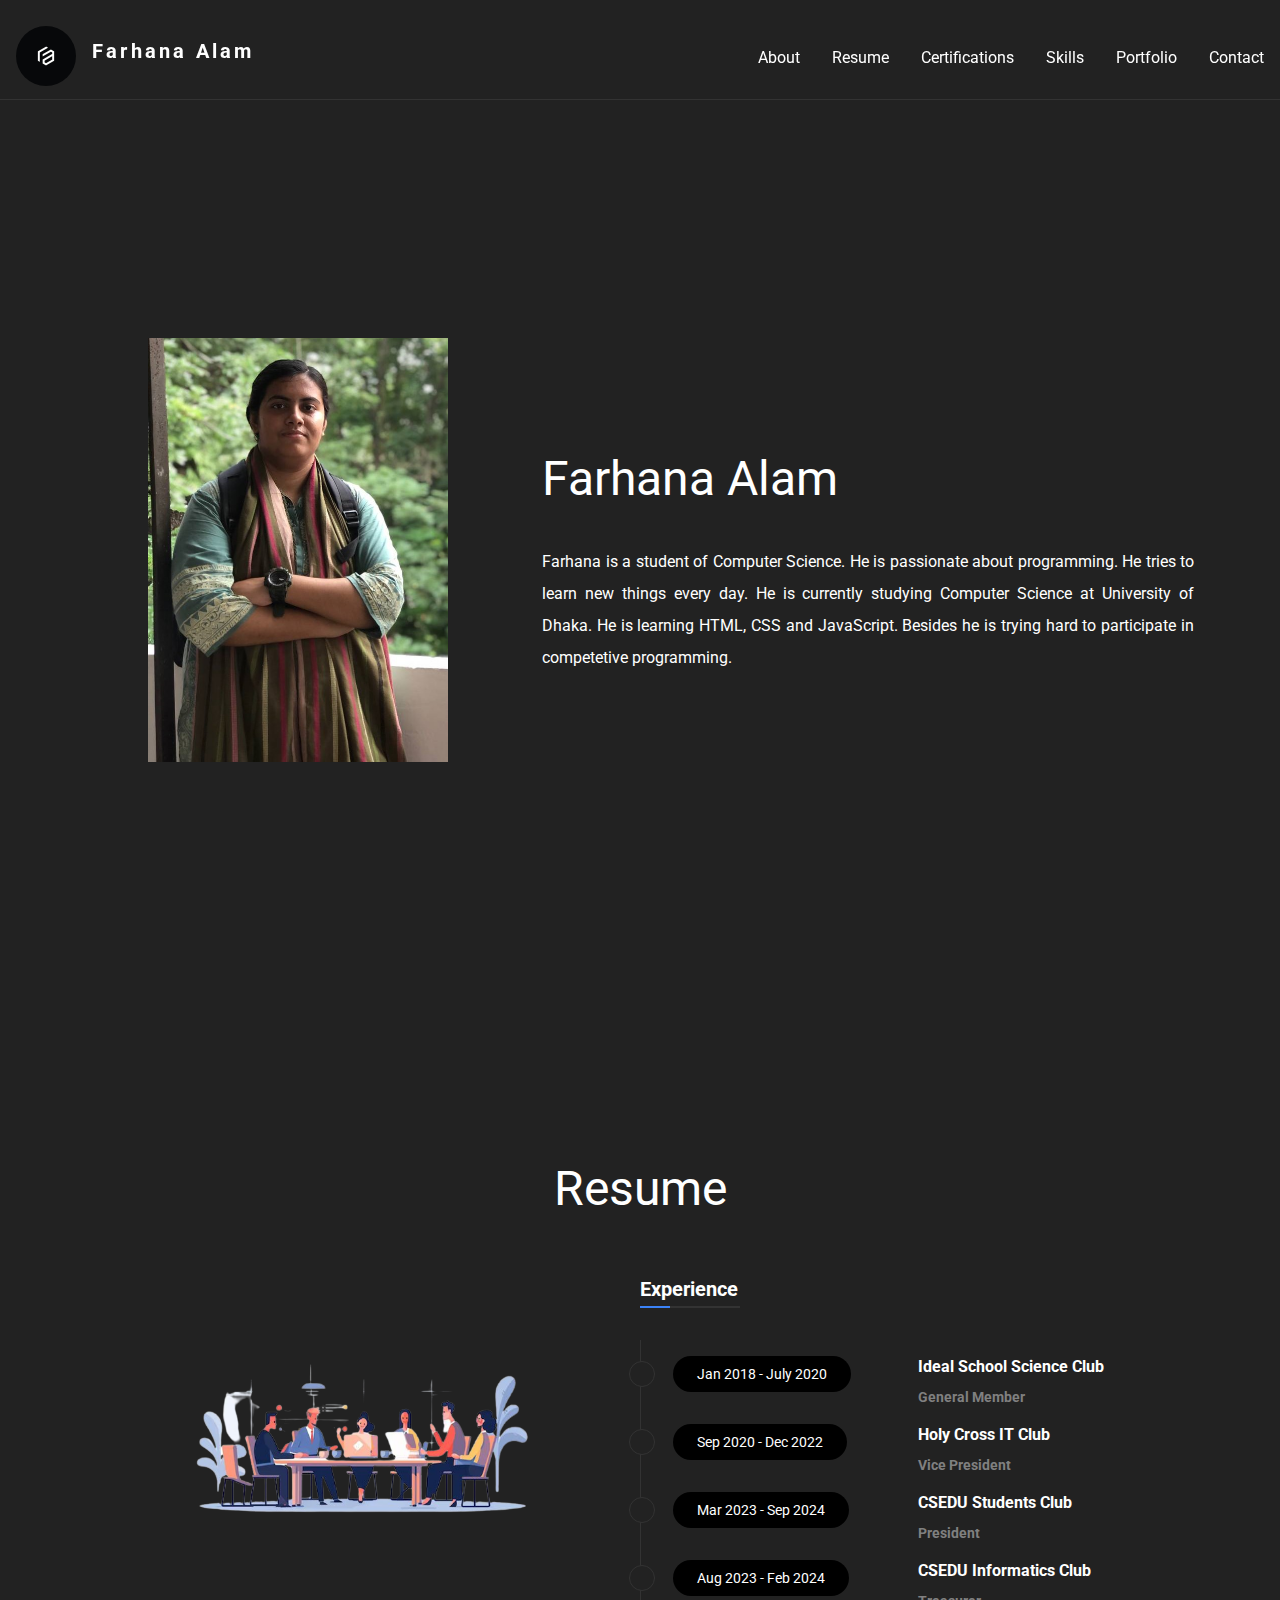
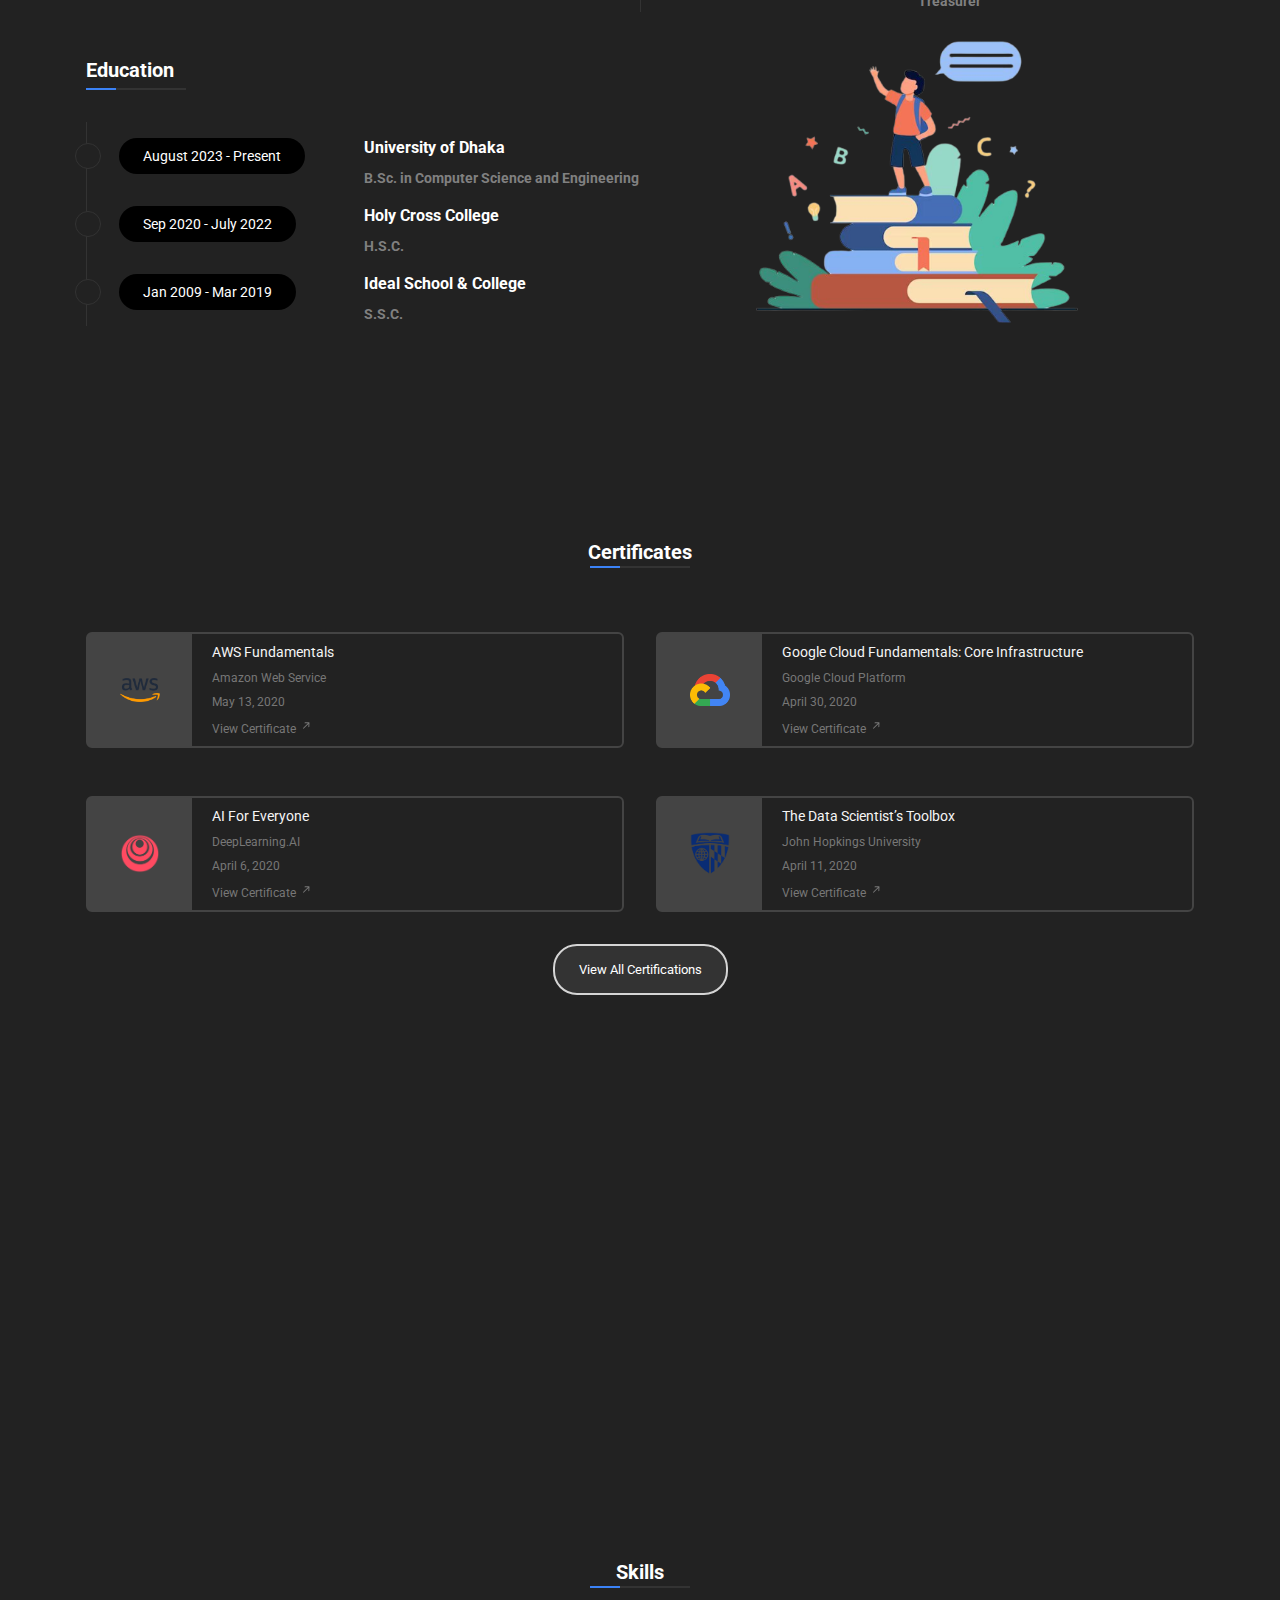
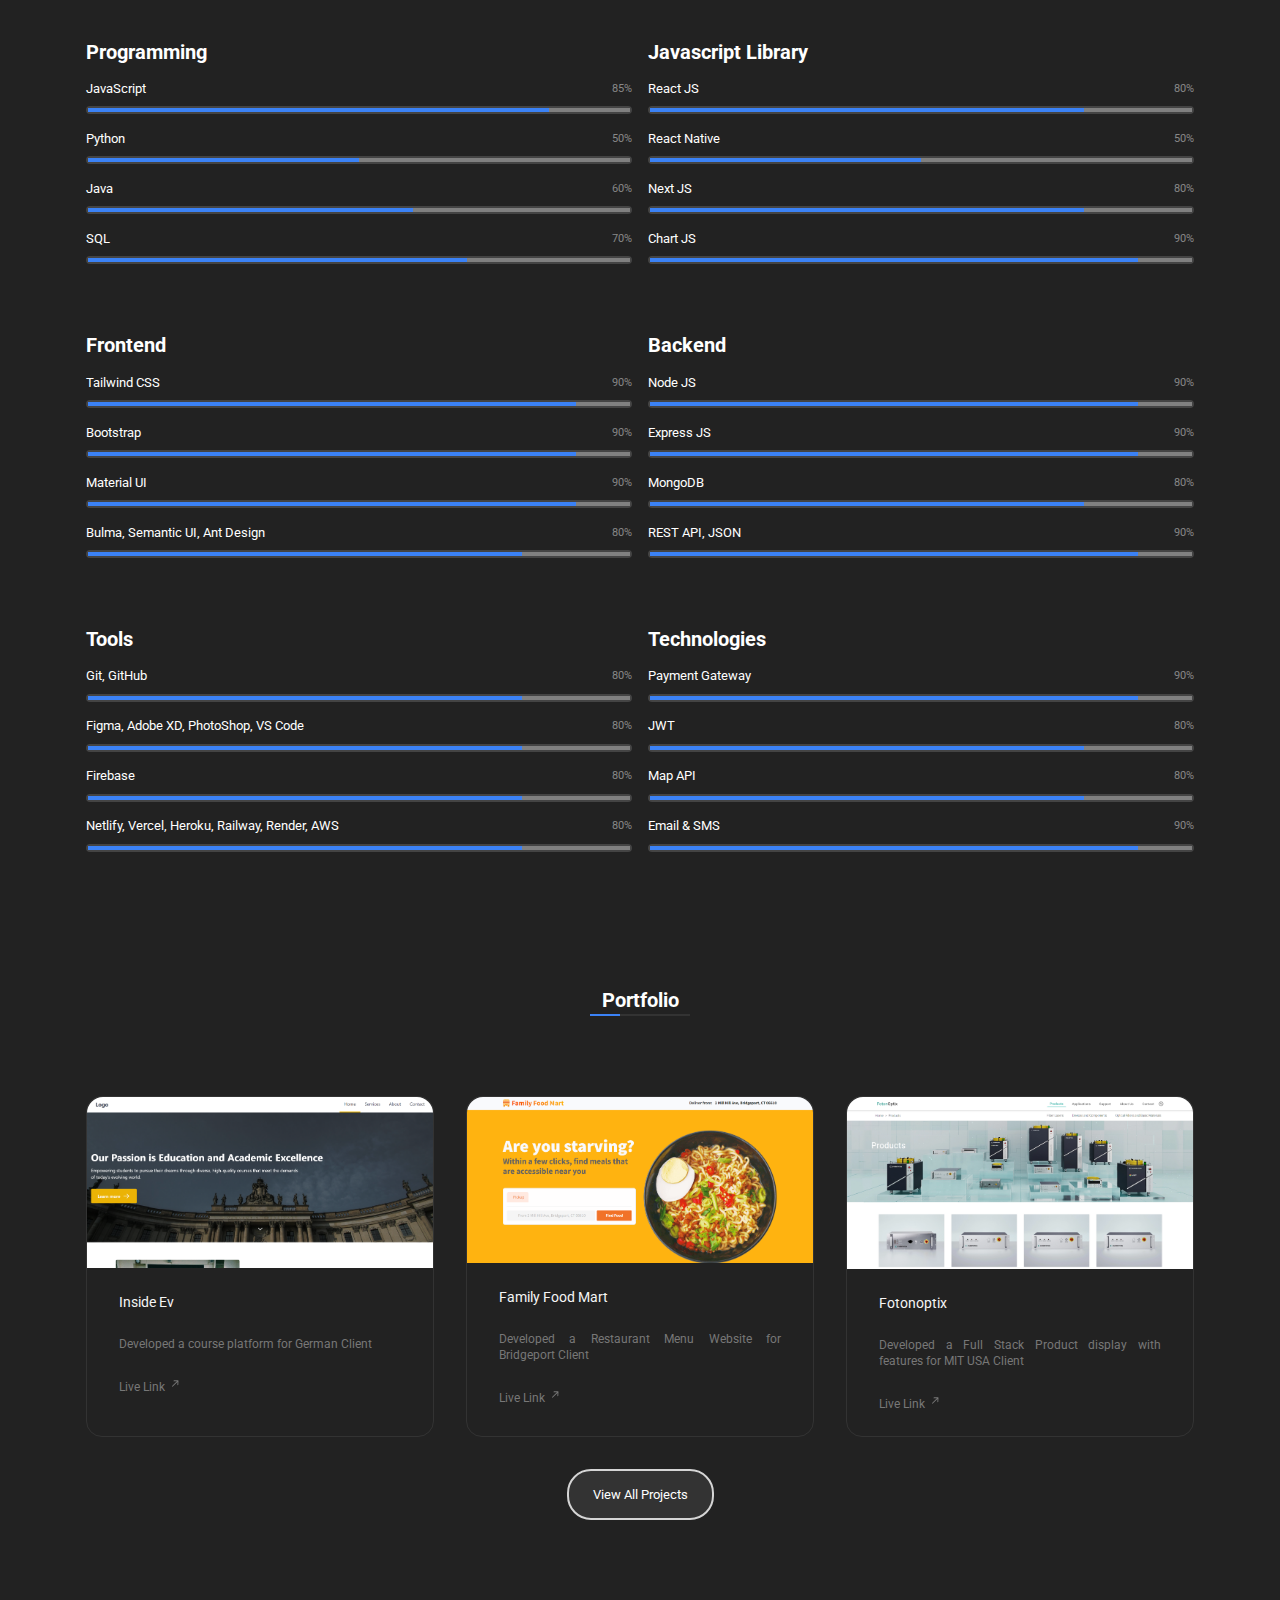
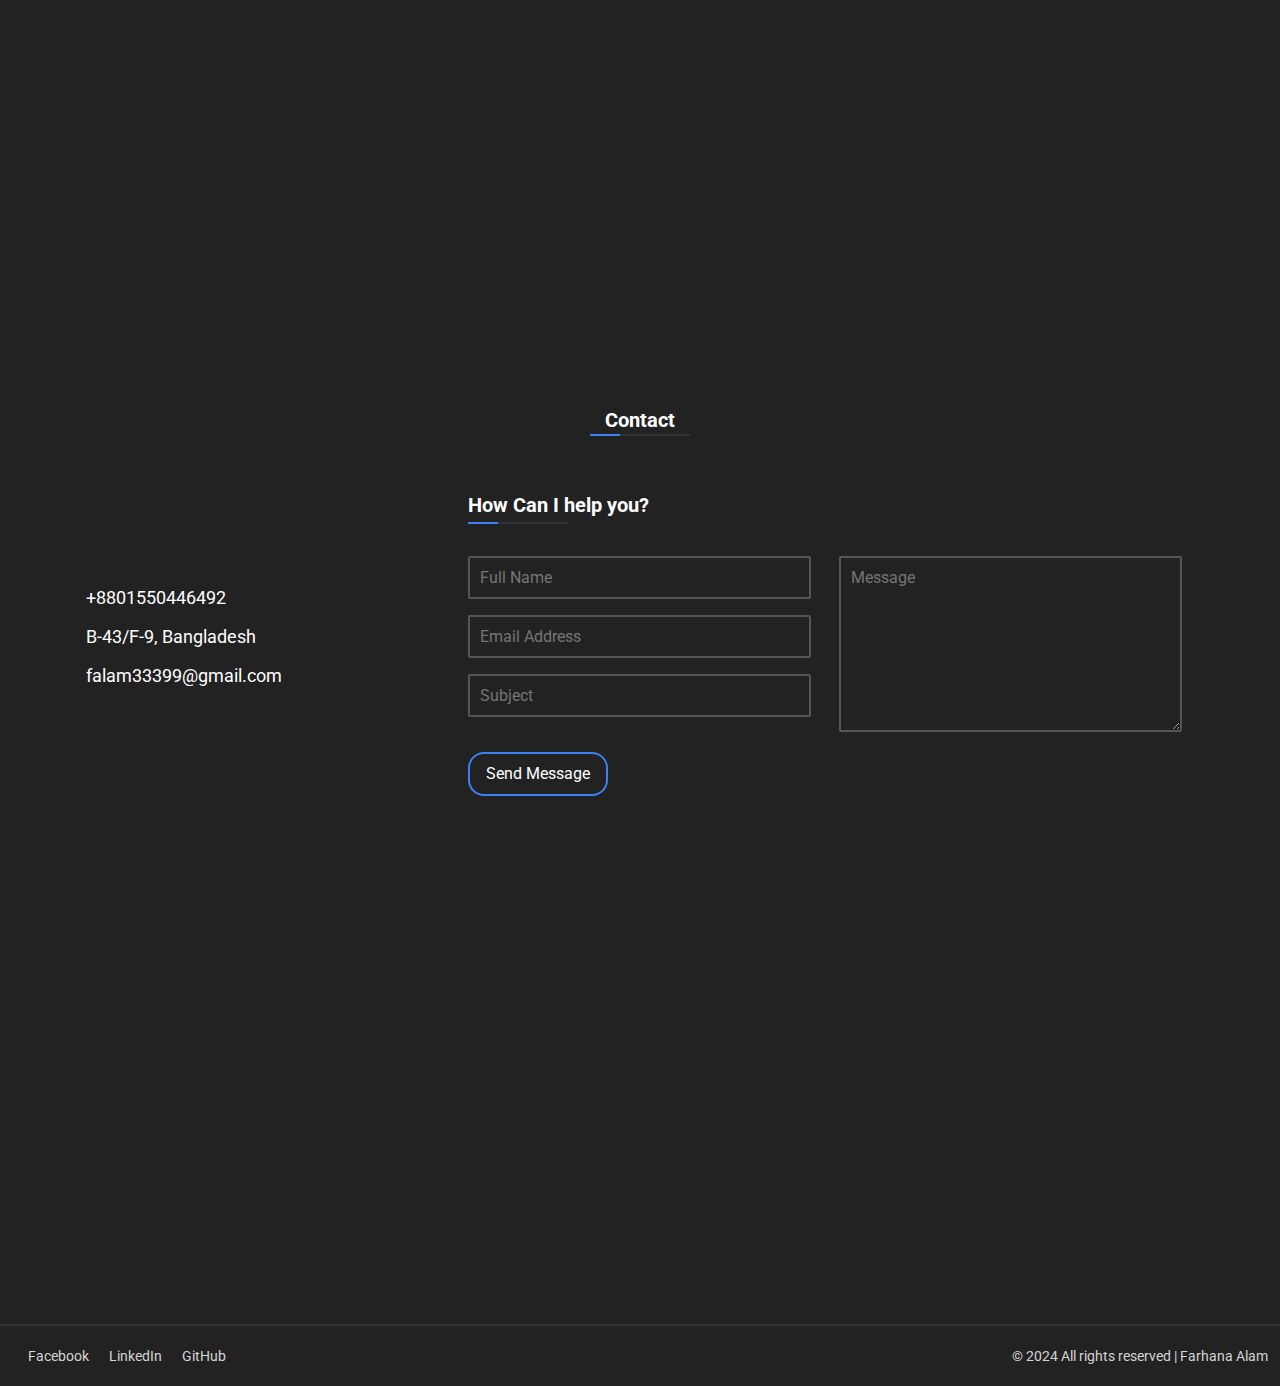
==== Farhana/index.html @ 3ac90d24 "Add files via upload" ====
<!DOCTYPE html>
<html lang="en">

<head>
    <meta charset="UTF-8">
    <meta name="viewport" content="width=device-width, initial-scale=1.0">

    <!-- meta tags for SEO -->
    <meta name="title" content="Farhana Alam - CS Student">
    <meta name="description"
        content="Farhana is a student of Computer Science. he is passionate about programming.">
    <meta name="keywords"
        content="Farhana,Alam,CS,Computer Science,Programming,HTML,CSS,JavaScript">
    <meta name="robots" content="index, follow">
    <meta http-equiv="Content-Type" content="text/html; charset=utf-8">
    <meta name="language" content="English">
    <meta name="revisit-after" content="2 days">
    <meta name="author" content="Farhana Alam">

    <!-- Favicon -->
    <link rel="shortcut icon" href="./images/logo.jpg" type="image/x-icon">
    <title>Farhana Alam | Portfolio</title>
    <!-- styles -->
    <link rel="stylesheet" href="./css/styles.css">
    <!-- Google Fonts -->
    <link rel="preconnect" href="https://fonts.googleapis.com">
    <link rel="preconnect" href="https://fonts.gstatic.com" crossorigin>
    <link href="https://fonts.googleapis.com/css2?family=Roboto&display=swap" rel="stylesheet">
</head>

<body>
    <!-- Navbar -->
    <nav class="navbar">
        <div class="navbar-container">
            <div class="nav-left">
                <div class="">
                    <a href="/"><img src="./images/logo.jpg" alt="logo" width="60" class="logo"></a>
                </div>
                <div class="">
                    <h1 class="nav-name">Farhana Alam</h1>
                </div>
            </div>

            <ul class="nav-items-container">
                <li class="nav-items"><a class="nav-items-link" href="#about">About</a></li>
                <li class="nav-items"><a class="nav-items-link" href="#resume">Resume</a></li>
                <li class="nav-items"><a class="nav-items-link" href="#certifications">Certifications</a></li>
                <li class="nav-items"><a class="nav-items-link" href="#skills">Skills</a></li>
                <li class="nav-items"><a class="nav-items-link" href="#portfolio">Portfolio</a></li>
                <li class="nav-items"><a class="nav-items-link" href="#contact">Contact</a></li>
            </ul>
        </div>
    </nav>

    <!-- Hero Section -->
    <div id="about" class="container">
        <div class="hero-container">
            <div class="hero-left">
                <img src="./images/Farhana.jpg" alt="photo" width="300" class="hero-image">
            </div>

            <div class="hero-right">
                <h2 class="title">Farhana Alam</h2>
                <p class="description">Farhana is a student of Computer Science. He is passionate about programming. He tries to learn new things every day. He is currently studying Computer Science at University of Dhaka. He is learning HTML, CSS and JavaScript. Besides he is trying hard to participate in competetive programming.</p>
            </div>
        </div>
    </div>

    <!-- Resume Section -->
    <div id="resume" class="container">
        <div class="resume-container">
            <h2 class="title">Resume</h2>

            <div class="resume-sub-container">

                <div class="resume-left">
                    <img src="./images/experience.png" width="400" class="resume-image" alt="experience logo">
                </div>

                <div class="resume-right">
                    <h3 class="subtitle">Experience</h3>
                    <div class="line">
                        <div class="inner-line"></div>
                    </div>

                    <div class="resume-list">
                        <div class="resume-duration-container">
                            <div class="round-div"></div>
                            <div class="resume-duration">Jan 2018 - July 2020</div>
                        </div>
                        <div class="resume-description">
                            <h2 class="resume-company">Ideal School Science  Club</h2>
                            <h3 class="resume-designation">General Member</h3>
                        </div>
                    </div>

                    <div class="resume-list">
                        <div class="resume-duration-container">
                            <div class="round-div"></div>
                            <div class="resume-duration">Sep 2020 - Dec 2022</div>
                        </div>
                        <div class="resume-description">
                            <h2 class="resume-company">Holy Cross IT Club</h2>
                            <h3 class="resume-designation">Vice President</h3>
                        </div>
                    </div>

                    <div class="resume-list">
                        <div class="resume-duration-container">
                            <div class="round-div"></div>
                            <div class="resume-duration">Mar 2023 - Sep 2024</div>
                        </div>
                        <div class="resume-description">
                            <h2 class="resume-company">CSEDU Students Club</h2>
                            <h3 class="resume-designation">President</h3>
                        </div>
                    </div>

                    <div class="resume-list">
                        <div class="resume-duration-container">
                            <div class="round-div"></div>
                            <div class="resume-duration">Aug 2023 - Feb 2024</div>
                        </div>
                        <div class="resume-description">
                            <h2 class="resume-company">CSEDU Informatics Club</h2>
                            <h3 class="resume-designation">Treasurer</h3>
                        </div>
                    </div>

                    
                </div>
            </div>

            <div class="resume-sub-container">
                <div class="resume-left">
                    <h3 class="subtitle">Education</h3>
                    <div class="line">
                        <div class="inner-line"></div>
                    </div>

                    <div class="resume-list">
                        <div class="resume-duration-container">
                            <div class="round-div"></div>
                            <div class="resume-duration">August 2023 - Present</div>
                        </div>
                        <div class="resume-description">
                            <h2 class="resume-company">University of Dhaka</h2>
                            <h3 class="resume-designation">B.Sc. in Computer Science and Engineering</h3>
                        </div>
                    </div>

                    

                    <div class="resume-list">
                        <div class="resume-duration-container">
                            <div class="round-div"></div>
                            <div class="resume-duration">Sep 2020 - July 2022</div>
                        </div>
                        <div class="resume-description">
                            <h2 class="resume-company">Holy Cross College</h2>
                            <h3 class="resume-designation">H.S.C.</h3>
                        </div>
                    </div>

                    <div class="resume-list">
                        <div class="resume-duration-container">
                            <div class="round-div"></div>
                            <div class="resume-duration">Jan 2009 - Mar 2019</div>
                        </div>
                        <div class="resume-description">
                            <h2 class="resume-company">Ideal School & College</h2>
                            <h3 class="resume-designation">S.S.C.</h3>
                        </div>
                    </div>

                </div>

                <div class="resume-right">
                    <img src="./images/education.png" width="400" class="resume-image" alt="education">
                </div>
            </div>
        </div>
    </div>

    <!-- Certifications -->
    <div id="certifications" class="container">
        <div class="certificates-container">
            <div class="subtitle-container">
                <h3 class="subtitle">Certificates</h3>
                <div class="line">
                    <div class="inner-line"></div>
                </div>
            </div>

            <div class="certificates-sub-container">
                <div class="certification-list">
                    <div class="certificate-logo-container">
                        <img class="certificate-logo" src="./images/aws.png" width="40" alt="">
                    </div>

                    <div class="certificate-description">
                        <h2 class="certificate-name">AWS Fundamentals</h2>
                        <h3 class="certificate-org-name">Amazon Web Service</h3>
                        <p class="certificate-date">May 13, 2020</p>
                        <a href="https://www.coursera.org/account/accomplishments/specialization/certificate/WVQSEVGP9U6B"
                            target="_blank" class="certificate-link">View Certificate <img src="./images/upperright.svg"
                                class="upper-right-icon" width="15" alt=""></a>
                    </div>
                </div>

                <div class="certification-list">
                    <div class="certificate-logo-container">
                        <img class="certificate-logo" src="./images/gcp.png" width="40" alt="">
                    </div>

                    <div class="certificate-description">
                        <h2 class="certificate-name">Google Cloud Fundamentals: Core Infrastructure</h2>
                        <h3 class="certificate-org-name">Google Cloud Platform</h3>
                        <p class="certificate-date">April 30, 2020</p>
                        <a href="https://www.coursera.org/account/accomplishments/certificate/CPB5Z6UFC4RP"
                            target="_blank" class="certificate-link">View Certificate <img src="./images/upperright.svg"
                                class="upper-right-icon" width="15" alt=""></a>
                    </div>
                </div>

                <div class="certification-list">
                    <div class="certificate-logo-container">
                        <img class="certificate-logo" src="./images/deeplearningai.png" width="40" alt="">
                    </div>

                    <div class="certificate-description">
                        <h2 class="certificate-name">AI For Everyone</h2>
                        <h3 class="certificate-org-name">DeepLearning.AI</h3>
                        <p class="certificate-date">April 6, 2020</p>
                        <a href="https://www.coursera.org/account/accomplishments/certificate/7JKWDTKC3J8Q"
                            target="_blank" class="certificate-link">View Certificate <img src="./images/upperright.svg"
                                class="upper-right-icon" width="15" alt=""></a>
                    </div>
                </div>

                <div class="certification-list">
                    <div class="certificate-logo-container">
                        <img class="certificate-logo" src="./images/johnhopkingsuni.png" width="40" alt="">
                    </div>

                    <div class="certificate-description">
                        <h2 class="certificate-name">The Data Scientist’s Toolbox</h2>
                        <h3 class="certificate-org-name">John Hopkings University</h3>
                        <p class="certificate-date">April 11, 2020</p>
                        <a href="https://www.coursera.org/account/accomplishments/certificate/5FUU6Z6RCQXF"
                            target="_blank" class="certificate-link">View Certificate <img src="./images/upperright.svg"
                                class="upper-right-icon" width="15" alt=""></a>
                    </div>
                </div>

            </div>

            <div class="certificate-link-container">
                <a href="https://www.linkedin.com/in/eftykharrahman/details/certifications/" class="certificates-link"
                    target="_blank"><button class="certificates-btn">View All Certifications</button></a>
            </div>
        </div>
    </div>

    <!-- Skills -->
    <div id="skills" class="container">
        <div class="skills-container">
            <div class="subtitle-container">
                <h3 class="subtitle">Skills</h3>
                <div class="line">
                    <div class="inner-line"></div>
                </div>
            </div>

            <div class="skills-sub-container">
                <div class="skills-progress-container">
                    <h3 class="subtitle">Programming</h3>

                    <div class="skills-progress">
                        <span class="skill">JavaScript</span>
                        <span class="percentage">85%</span>
                    </div>
                    <progress class="progress" value="85" max="100">85%</progress>

                    <div class="skills-progress">
                        <span class="skill">Python</span>
                        <span class="percentage">50%</span>
                    </div>
                    <progress class="progress" value="50" max="100">50%</progress>

                    <div class="skills-progress">
                        <span class="skill">Java</span>
                        <span class="percentage">60%</span>
                    </div>
                    <progress class="progress" value="60" max="100">60%</progress>

                    <div class="skills-progress">
                        <span class="skill">SQL</span>
                        <span class="percentage">70%</span>
                    </div>
                    <progress class="progress" value="70" max="100">70%</progress>
                </div>

                <div class="skills-progress-container">
                    <h3 class="subtitle">Javascript Library</h3>

                    <div class="skills-progress">
                        <span class="skill">React JS</span>
                        <span class="percentage">80%</span>
                    </div>
                    <progress class="progress" value="80" max="100">80%</progress>

                    <div class="skills-progress">
                        <span class="skill">React Native</span>
                        <span class="percentage">50%</span>
                    </div>
                    <progress class="progress" value="50" max="100">50%</progress>

                    <div class="skills-progress">
                        <span class="skill">Next JS</span>
                        <span class="percentage">80%</span>
                    </div>
                    <progress class="progress" value="80" max="100">80%</progress>

                    <div class="skills-progress">
                        <span class="skill">Chart JS</span>
                        <span class="percentage">90%</span>
                    </div>
                    <progress class="progress" value="90" max="100">90%</progress>
                </div>

                <div class="skills-progress-container">
                    <h3 class="subtitle">Frontend</h3>

                    <div class="skills-progress">
                        <span class="skill">Tailwind CSS</span>
                        <span class="percentage">90%</span>
                    </div>
                    <progress class="progress" value="90" max="100">90%</progress>

                    <div class="skills-progress">
                        <span class="skill">Bootstrap</span>
                        <span class="percentage">90%</span>
                    </div>
                    <progress class="progress" value="90" max="100">90%</progress>

                    <div class="skills-progress">
                        <span class="skill">Material UI</span>
                        <span class="percentage">90%</span>
                    </div>
                    <progress class="progress" value="90" max="100">90%</progress>

                    <div class="skills-progress">
                        <span class="skill">Bulma, Semantic UI, Ant Design</span>
                        <span class="percentage">80%</span>
                    </div>
                    <progress class="progress" value="80" max="100">80%</progress>
                </div>

                <div class="skills-progress-container">
                    <h3 class="subtitle">Backend</h3>

                    <div class="skills-progress">
                        <span class="skill">Node JS</span>
                        <span class="percentage">90%</span>
                    </div>
                    <progress class="progress" value="90" max="100">90%</progress>

                    <div class="skills-progress">
                        <span class="skill">Express JS</span>
                        <span class="percentage">90%</span>
                    </div>
                    <progress class="progress" value="90" max="100">90%</progress>

                    <div class="skills-progress">
                        <span class="skill">MongoDB</span>
                        <span class="percentage">80%</span>
                    </div>
                    <progress class="progress" value="80" max="100">80%</progress>

                    <div class="skills-progress">
                        <span class="skill">REST API, JSON</span>
                        <span class="percentage">90%</span>
                    </div>
                    <progress class="progress" value="90" max="100">90%</progress>
                </div>

                <div class="skills-progress-container">
                    <h3 class="subtitle">Tools</h3>

                    <div class="skills-progress">
                        <span class="skill">Git, GitHub</span>
                        <span class="percentage">80%</span>
                    </div>
                    <progress class="progress" value="80" max="100">80%</progress>

                    <div class="skills-progress">
                        <span class="skill">Figma, Adobe XD, PhotoShop, VS Code</span>
                        <span class="percentage">80%</span>
                    </div>
                    <progress class="progress" value="80" max="100">80%</progress>

                    <div class="skills-progress">
                        <span class="skill">Firebase</span>
                        <span class="percentage">80%</span>
                    </div>
                    <progress class="progress" value="80" max="100">80%</progress>

                    <div class="skills-progress">
                        <span class="skill">Netlify, Vercel, Heroku, Railway, Render, AWS</span>
                        <span class="percentage">80%</span>
                    </div>
                    <progress class="progress" value="80" max="100">80%</progress>
                </div>

                <div class="skills-progress-container">
                    <h3 class="subtitle">Technologies</h3>

                    <div class="skills-progress">
                        <span class="skill">Payment Gateway</span>
                        <span class="percentage">90%</span>
                    </div>
                    <progress class="progress" value="90" max="100">90%</progress>

                    <div class="skills-progress">
                        <span class="skill">JWT</span>
                        <span class="percentage">80%</span>
                    </div>
                    <progress class="progress" value="80" max="100">80%</progress>

                    <div class="skills-progress">
                        <span class="skill">Map API</span>
                        <span class="percentage">80%</span>
                    </div>
                    <progress class="progress" value="80" max="100">80%</progress>

                    <div class="skills-progress">
                        <span class="skill">Email & SMS</span>
                        <span class="percentage">90%</span>
                    </div>
                    <progress class="progress" value="90" max="100">90%</progress>
                </div>

            </div>

        </div>
    </div>

    <!-- Portfolio -->
    <div id="portfolio" class="container">
        <div class="portfolio-container">
            <div class="subtitle-container">
                <h3 class="subtitle">Portfolio</h3>
                <div class="line">
                    <div class="inner-line"></div>
                </div>
            </div>

            <div class="project-container">
                <div class="project-list">
                    <img class="project-image" src="./images/Inside Ev.png" alt="">
                    <div class="project-description">
                        <h2 class="project-name">Inside Ev</h2>
                        <p class="project-description">Developed a course platform for German Client</p>
                        <a href="https://inside-ev.netlify.App" target="_blank" class="project-link">Live Link <img
                                src="./images/upperright.svg" class="upper-right-icon" width="15" alt=""></a>
                    </div>
                </div>

                <div class="project-list">
                    <img class="project-image" src="./images/Family Food Mart.png" alt="">
                    <div class="project-description">
                        <h2 class="project-name">Family Food Mart</h2>
                        <p class="project-description">Developed a Restaurant Menu Website for Bridgeport Client</p>
                        <a href="https://iamraufu.github.io/familyFoodMart" target="_blank" class="project-link">Live Link <img
                                src="./images/upperright.svg" class="upper-right-icon" width="15" alt=""></a>
                    </div>
                </div>

                <div class="project-list">
                <img class="project-image" src="./images/fotonoptix.png" alt="">
                <div class="project-description">
                    <h2 class="project-name">Fotonoptix</h2>
                    <p class="project-description">Developed a Full Stack Product display with features for MIT USA Client</p>
                    <a href="https://fotonoptix.vercel.app" target="_blank" class="project-link">Live Link <img
                            src="./images/upperright.svg" class="upper-right-icon" width="15" alt=""></a>
                </div>
            </div>

            

            

            

            

            

            

        </div>

        <div class="project-link-container">
            <a href="https://github.com/mastermind-fa" class="projects-link" target="_blank"><button
                    class="projects-btn">View All Projects</button></a>
        </div>

    </div>
    </div>

    <!-- Contact -->
    <div id="contact" class="container">
        <div class="contact-container">
            <div class="subtitle-container">
                <h3 class="subtitle">Contact</h3>
                <div class="line">
                    <div class="inner-line"></div>
                </div>
            </div>

            <div class="contact-info-container">
                <div class="">
                    <a href="tel:+8801550446492">+8801550446492</a>
                    <p>B-43/F-9, Bangladesh</p>
                    <a href="mailto:falam33399@gmail.com">falam33399@gmail.com</a>
                </div>

                <div class="">
                    <h2 class="subtitle">How Can I help you?</h2>
                    <div class="line">
                        <div class="inner-line"></div>
                    </div>

                    <form>
                        <div class="">
                            <input class="input-field" placeholder="Full Name" type="text" name="name" id="name"
                                required>
                            <input class="input-field" placeholder="Email Address" type="email" name="email" id="email"
                                required>
                            <input class="input-field" placeholder="Subject" type="text" name="subject" id="subject"
                                required>
                        </div>

                        <div class="">
                            <textarea class="input-field" placeholder="Message" name="message" id="message" cols="30"
                                rows="8"></textarea>
                        </div>
                    </form>
                    <button class="contact-button">Send Message</button>
                </div>

            </div>
        </div>
    </div>

    <!-- Footer -->
    <footer>
        <div class="footer-container">
            <div class="">
                <a class="footer-link" href="https://www.facebook.com/cubie.fa.9/" target="_blank">Facebook</a>
                <a class="footer-link" href="https://www.linkedin.com/in/farhana-alam-191433331/" target="_blank">LinkedIn</a>
                <a class="footer-link" href="https://github.com/mastermind-fa" target="_blank">GitHub</a>
            </div>

            <div class="">
                <span>&copy; 2024 All rights reserved | Farhana Alam</span>
            </div>
        </div>
    </footer>

</body>

</html>
---- Farhana/css/styles.css ----
* {
    font-family: 'Roboto', sans-serif;
    color: white;
    scroll-behavior: smooth;
}

body {
    background-color: #222;
    min-height: 100vh;
    margin: 0;
}


/* Navbar */

.navbar {
    position: sticky;
    top: 0;
    z-index: 1000;
    backdrop-filter: blur(4px);
    background-color: rgba(34, 34, 34, 0.25);
    border-bottom: 1px solid #333;
}

.navbar-container {
    display: flex;
    align-items: center;
    padding-top: 1rem;
}

.nav-left {
    display: flex;
}

.logo {
    border-radius: 50%;
    margin: 0 1rem;
}

.nav-name {
    font-size: 20px;
    line-height: 1.5rem;
    letter-spacing: 0.2rem;
}

.nav-items-container {
    display: flex;
    flex-wrap: wrap;
    margin-left: auto;
}

.nav-items {
    margin: 1rem;
    list-style-type: none;
}

.nav-items-link {
    text-decoration: none;
}

.nav-items-link:hover {
    color: #3b82f6;
}

@media (max-width:873px) {
    .navbar-container {
        display: block;
    }
    .nav-items-container {
        padding: 0px;
    }
}


/* Hero */

.hero-container {
    display: flex;
    flex-wrap: wrap;
    justify-content: space-between;
    align-items: center;
    min-height: 100vh;
    /* margin-top: 2rem; */
}

/* hero image, resume image, certificate image */
.hero-image,
.resume-image,
.certificate-logo,
.project-image {
    max-width: 100%;
    height: auto;
    margin: 0 auto;
    display: block;
}

.hero-left,
.hero-right {
    width: 100%;
}

.title {
    text-align: center;
    font-size: 3rem;
    font-weight: 400;
}

.hero-container .title {
    text-align: left;
    padding-left: 1rem;
}

.description {
    padding: 0 1rem;
    font-size: 1rem;
    line-height: 2rem;
    text-align: justify;
}


/* Resume */

.resume-container,
.certificates-container,
.skills-container,
.portfolio-container,
.contact-container {
    margin-top: 1rem;
    padding: 6.5rem 1rem 0 1rem;
    min-height: 100vh;
}

.subtitle {
    font-size: 1.25rem;
    line-height: 1.6rem;
    margin-bottom: 0;
}

.subtitle-container>.subtitle,
.subtitle-container>.line {
    text-align: center;
    margin: 0 auto;
    display: block;
}

.line {
    background-color: #333;
    width: 100px;
    height: 2px;
    margin: 0.25rem 0 2rem 0;
}

.inner-line {
    background-color: rgb(59 130 246);
    width: 30px;
    height: 2px;
}

.resume-sub-container {
    /* display: flex;
    flex-wrap: wrap;
    justify-content: space-between;
    align-items: center; */
    display: grid;
    grid-template-columns: repeat(2, minmax(0, 1fr));
    align-items: center;
}

.resume-list {
    position: relative;
    /* display: flex;
    flex-wrap: wrap;
    justify-content: space-around; */
    display: grid;
    grid-template-columns: repeat(2, minmax(0, 1fr));
    grid: 1.25rem;
    align-items: center;
    border-left: 1px solid #333;
}

.resume-duration-container {
    display: flex;
    align-items: center;
    padding-left: 2rem;
    /* justify-content: space-between; */
}

.round-div {
    height: 24px;
    width: 24px;
    border-radius: 50%;
    border: 1px solid #333;
    background-color: #222;
    position: absolute;
    left: -12.5px;
}

.resume-duration {
    background-color: black;
    /* width: 150px; */
    width: auto;
    border-radius: 1.5rem;
    margin: 1rem 0;
    padding: 0.5rem 1.5rem;
    font-size: 0.875rem;
    line-height: 1.25rem;
    text-align: center;
}

.resume-company {
    font-size: 1rem;
    line-height: 1.5rem;
    margin-bottom: 0.5rem;
}

.resume-designation {
    color: grey;
    font-size: 0.875rem;
    line-height: 1.25rem;
    margin: 0;
}


/* Certificates */

.certificates-sub-container{
    display: grid;
    grid-template-columns: repeat(2, minmax(0,1fr));
    gap: 2rem;
    margin-top: 3rem;
}

.certification-list {
    display: flex;
    align-items: center;
    gap: 1.25rem;
    border: 2px solid #444;
    border-radius: 0.375rem;
    transition: transform 0.3s ease;
    margin-top: 1rem;
    min-height: 100px;
}

.certification-list:hover{
    transform: translateY(-0.5rem);
}

.certificate-logo-container{
    display: flex;
    justify-content: center;
    align-items: center;
    padding: 2rem;
    background-color: #444;
    height: 3rem;
}

.certificate-name,
.project-name
{
    color: #f5f5f5;
    font-size: 14px;
    line-height: 20px;
    font-weight: 400;
    margin: 0;
}

.certificate-org-name, 
.certificate-date, 
.certificate-link,
.project-description,
.project-link
{
    font-size: 12px;
    line-height: 16px;
    font-weight: 400;
    color:#777;
    margin: 8px 0;
}

.certificate-link-container,
.project-link-container
{
    margin-top: 2rem;
    display: flex;
    justify-content: center;
    align-items: center;
}

.certificate-link,
.projects-link
{
    padding-top: 1rem 0;
}
.certificates-link, 
.certificate-link,
.project-link {
    text-decoration: none;
}

.certificate-link:hover,
.project-link:hover{
    text-decoration: underline;
}

.certificates-btn, 
.projects-btn{
    padding: 1rem 1.5rem;
    background-color: #333;
    border: 2px solid #d5d5d5;
    border-radius: 1.5rem;
    cursor: pointer;
}

.certificates-btn:hover, 
.projects-btn:hover{
    background-color: #d5d5d5;
    color: #333;
    font-weight: 700;
}

/* Skills */
.skills-sub-container {
    display: grid;
    grid-template-columns: repeat(2, minmax(0, 1fr));
    gap: 1rem;
    margin-top: 1rem;
}

.skills-progress-container {
    margin: 1rem 0;
}

.skills-progress {
    margin-top: 1rem;
    display: flex;
    justify-content: space-between;
    align-items: center;
}

.skill {
    font-size: 13px;
}

.percentage {
    color: #888;
    font-size: 11px;
}

.progress {
    height: 0.5rem;
    width: 100%;
    border: 2px solid #444;
    border-radius: 0.5rem;
    /* margin-top: 0.25rem; */
    accent-color: #444;
}

progress::-webkit-progress-value {
    background-color: rgb(59 130 246);
}

/* Portfolio */
.project-container{
    display: grid;
    grid-template-columns: repeat(3, minmax(0,1fr));
    gap: 2rem;
    margin-top: 3rem;
}

.project-list{
    margin-top: 2rem;
    border: 1px solid #333;
    border-radius: 1rem;
}

.project-list:hover{
    background-color: #333;
}

.project-image{
    border-top-right-radius: 1rem;
    border-top-left-radius: 1rem;
}

.project-name, 
.project-description,
.project-link{
    padding-left: 1rem;
}

.project-description{
    padding: 1rem;
    text-align: justify;
}

/* Contact */
.contact-info-container{
    display: grid;
    grid-template-columns: 33% 1fr;
    gap: 1rem;
    justify-content: space-between;
    align-items: center;
    margin-top: 2.5rem;
}

.contact-info-container a, 
.contact-info-container p {
    text-decoration: none;
    font-size: 18px;
}

form{
    display: grid;
    grid-template-columns: repeat(2, minmax(0, 1fr));
    gap: 1rem;
}

.input-field{
    background-color: transparent;
    border: 2px solid #555;
    border-radius: 2px;
    width: 90%;
    padding: 0.625rem;
    margin-bottom: 1rem;
    font-size: 1rem;
}

.input-field:focus{
    outline: none;
}

.contact-button{
    border: 2px solid #3b82f6;
    background-color: transparent;
    padding: 0.5rem 1rem;
    border-radius: 1rem;
    font-size: 1rem;
    line-height: 1.5rem;
    font-weight: 400;
}

.contact-button:hover{
    background-color: #3b82f6;
    cursor: pointer;
}

/* Footer */
.footer-container{
    display: flex;
    justify-content: space-between;
    align-items: center;
    padding: 1.25rem 0.75rem;
    border-top: 2px solid #333;
    margin-top: 1rem;
}

.footer-link, 
footer span{
    color: #d5d5d5;
    font-size: 14px;
    line-height: 20px;
    margin: 0;
    text-decoration: none;
    margin-left: 1rem;
}

.container {
    width: 100%;
    margin-right: auto;
    margin-left: auto;
}

@media (min-width: 576px) {
    .container {
        max-width: 540px;
    }
}

@media (max-width: 576px) {
    .project-container {
        display: block;
    }
}

@media (min-width: 768px) {
    .container {
        max-width: 720px;
    }
}

@media (min-width: 992px) {
    .container {
        max-width: 960px;
    }
    .hero-left {
        width: 40%;
    }
    .hero-right {
        width: 60%;
    }
}

@media (max-width: 992px) {
    .navbar {
        background-color: rgba(34, 34, 34, 1);
    }
    .resume-sub-container,
    .resume-list,
    .certificates-sub-container,
    .skills-sub-container,
    .contact-info-container,
    form,
    .footer-container {
        display: block;
    }

    .project-container{
        grid-template-columns: repeat(2,minmax(0,1fr));
    }

    .footer-container{
        text-align: center;
    }

    .resume-description {
        padding-left: 2rem;
    }
}

@media (min-width: 1200px) {
    .container {
        max-width: 1140px;
    }
}

@media (min-width: 1400px) {
    .container {
        max-width: 1320px;
    }
}
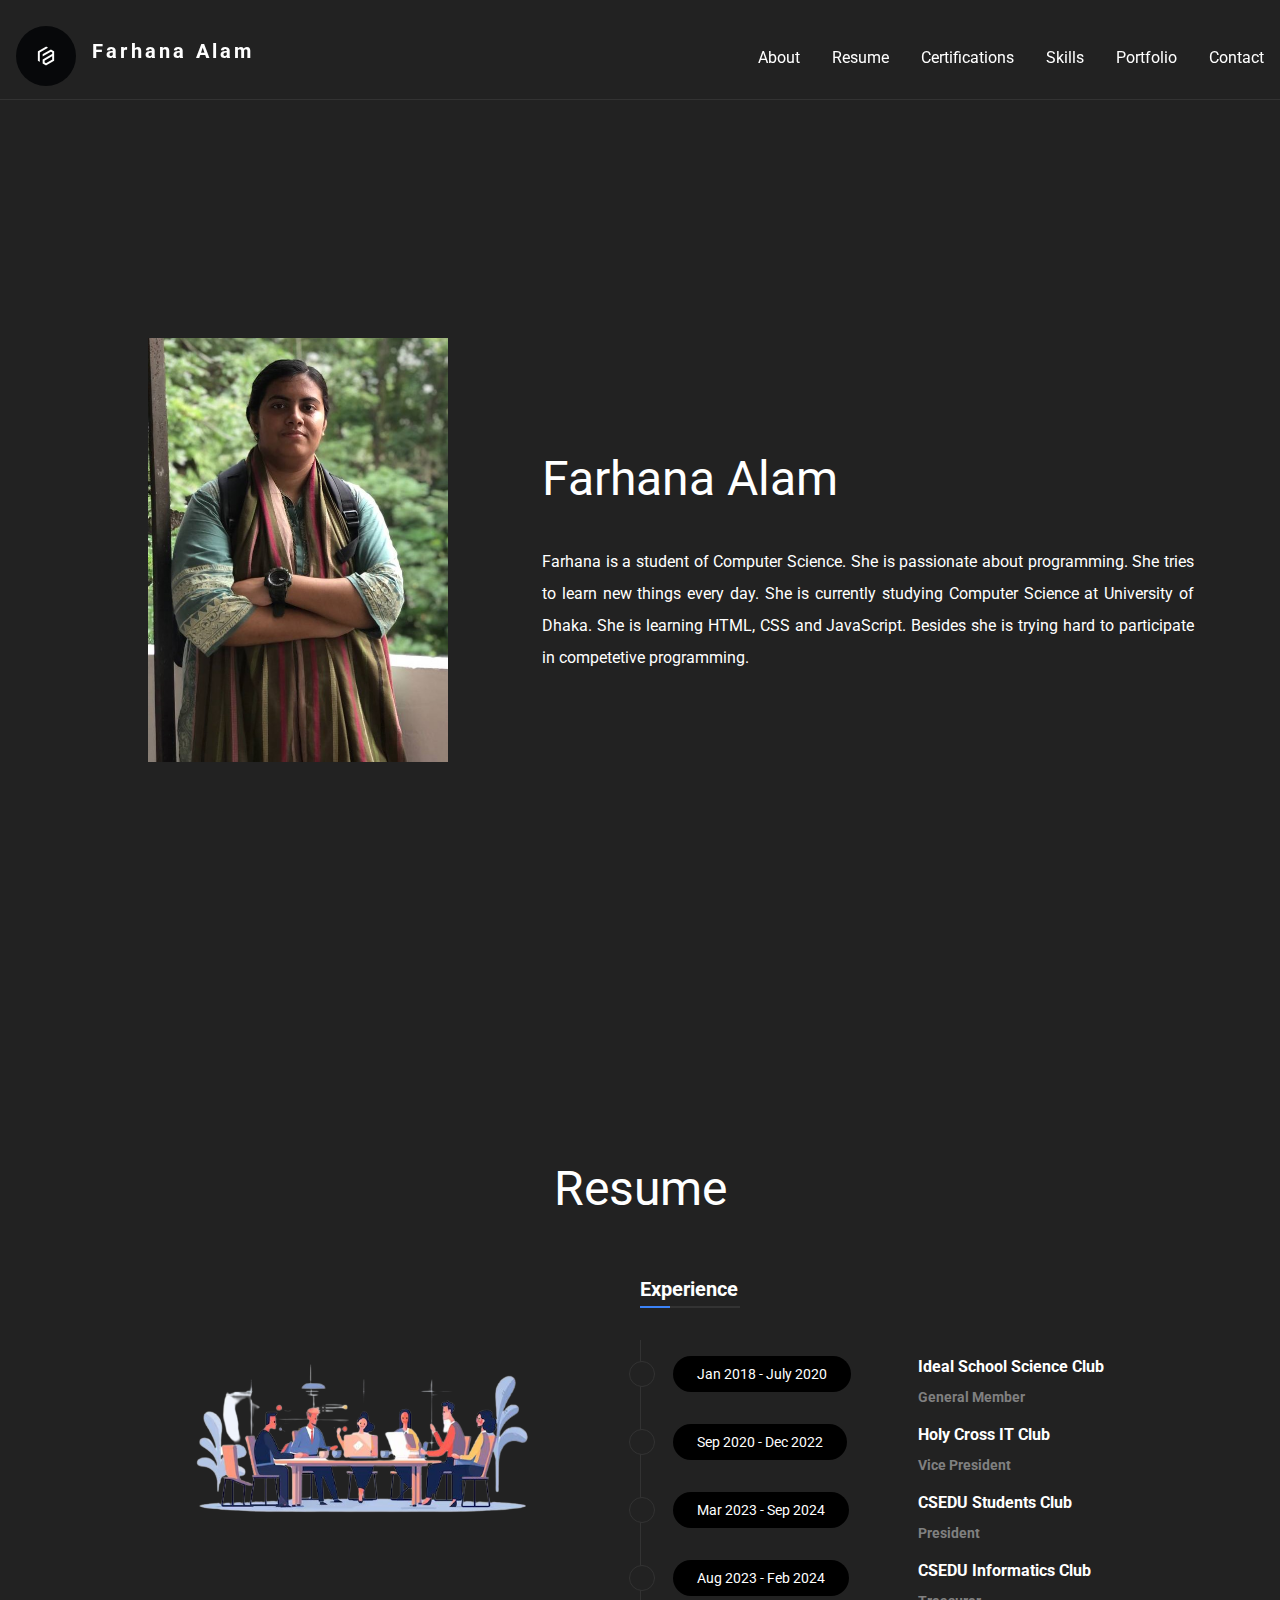
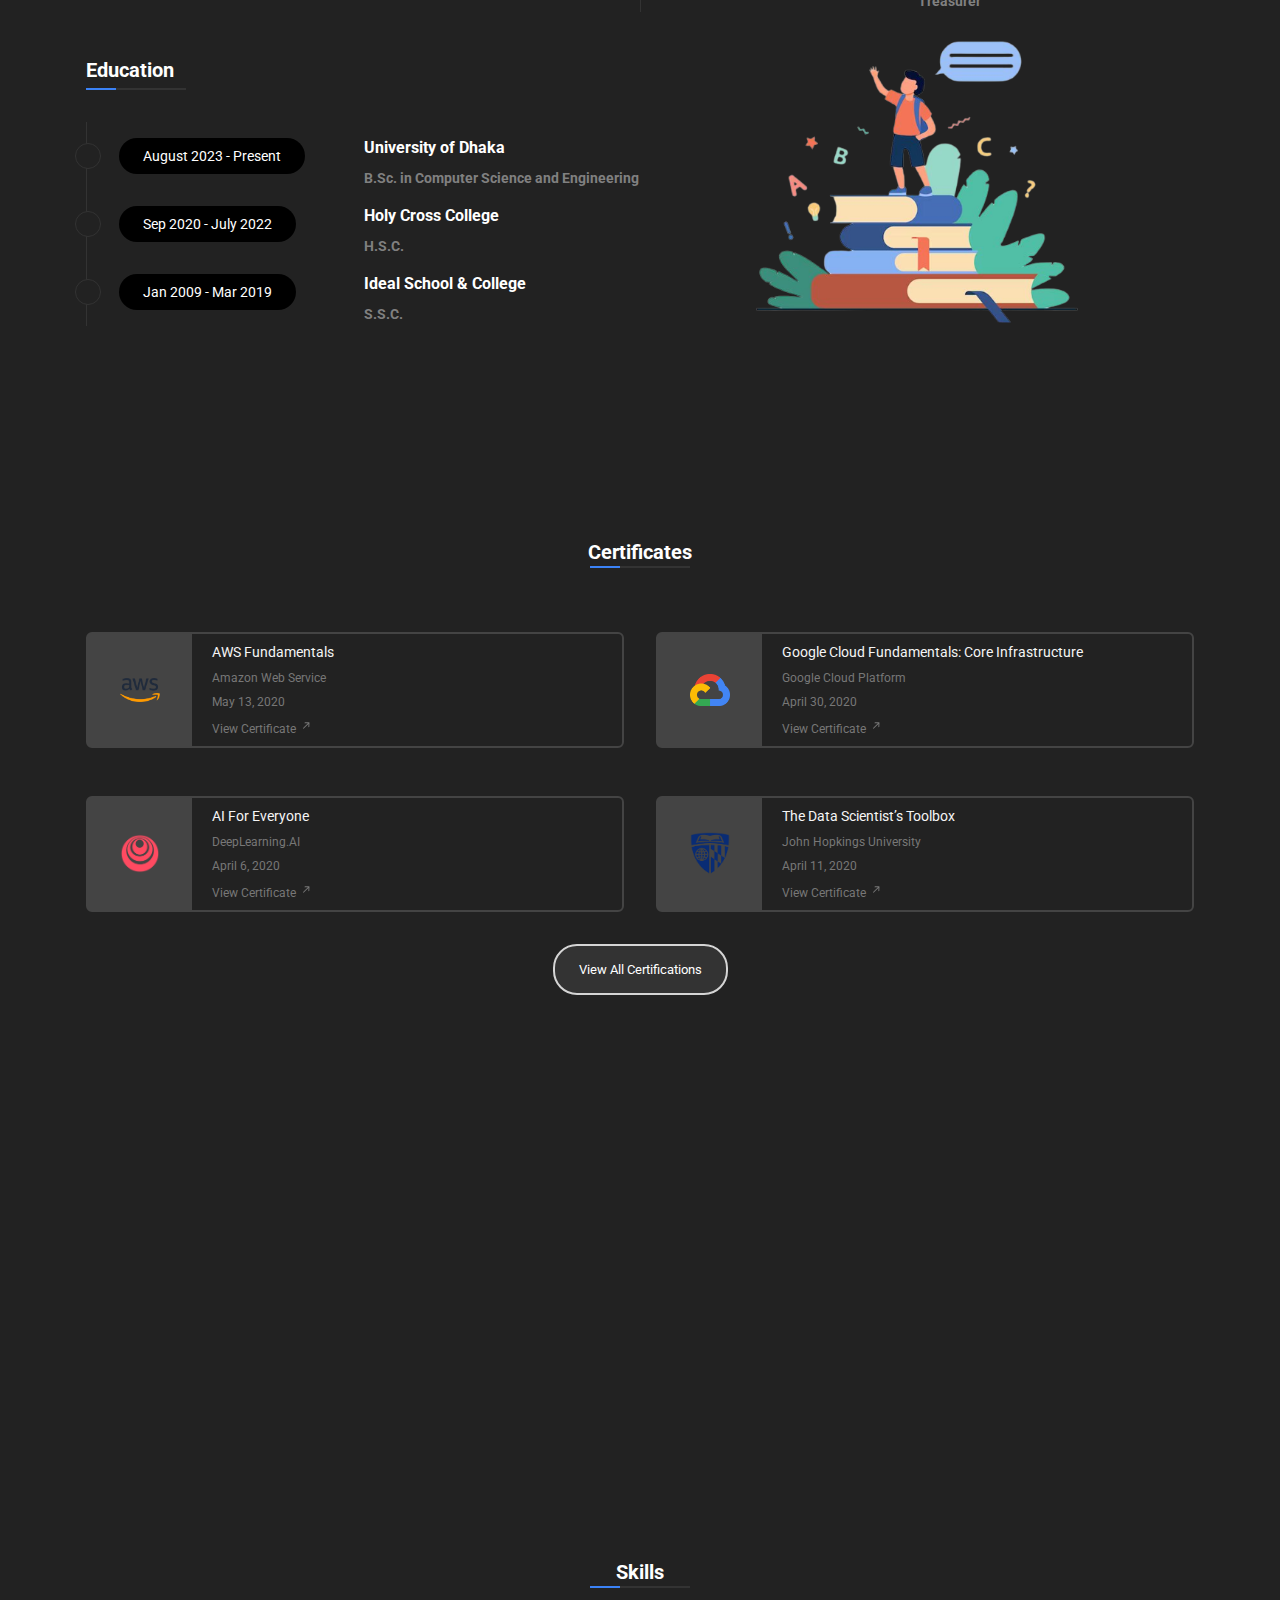
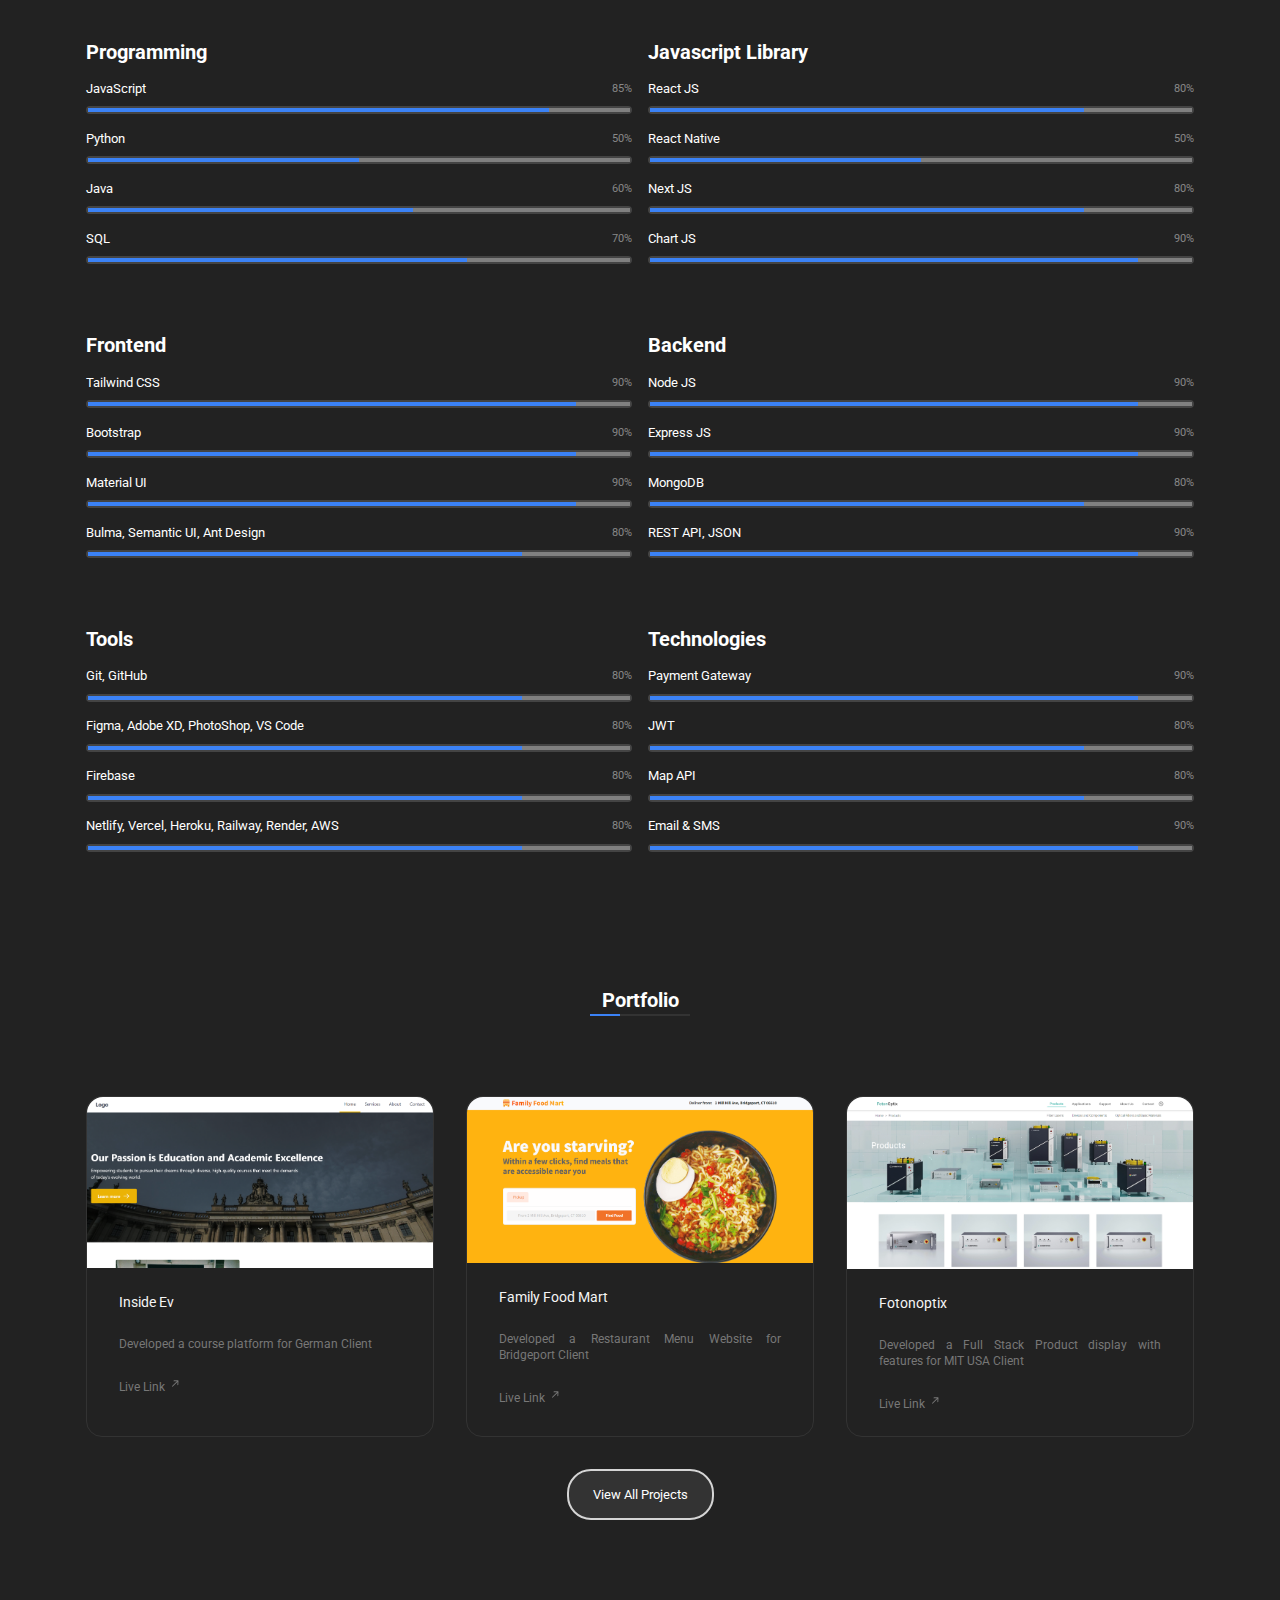
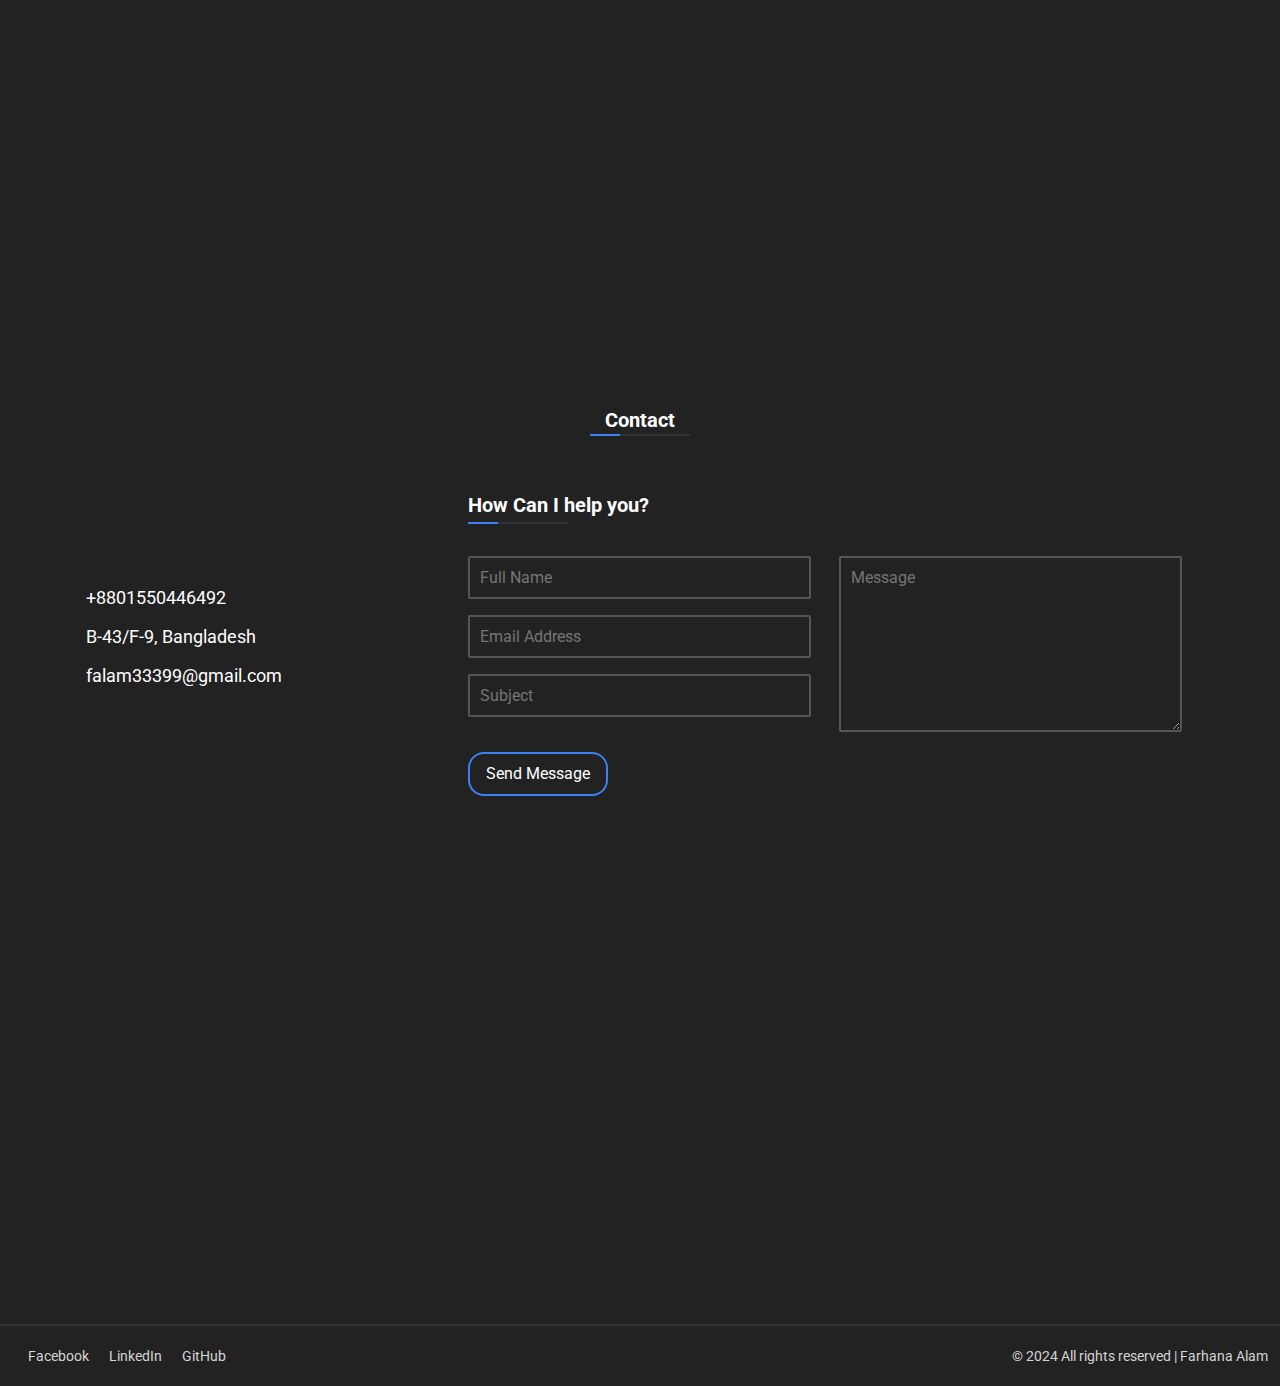
==== commit 3e402b8f: "Update index.html" ====
--- a/Farhana/index.html
+++ b/Farhana/index.html
@@ -8,7 +8,7 @@
     <!-- meta tags for SEO -->
     <meta name="title" content="Farhana Alam - CS Student">
     <meta name="description"
-        content="Farhana is a student of Computer Science. he is passionate about programming.">
+        content="Farhana is a student of Computer Science. She is passionate about programming.">
     <meta name="keywords"
         content="Farhana,Alam,CS,Computer Science,Programming,HTML,CSS,JavaScript">
     <meta name="robots" content="index, follow">
@@ -61,7 +61,7 @@
 
             <div class="hero-right">
                 <h2 class="title">Farhana Alam</h2>
-                <p class="description">Farhana is a student of Computer Science. He is passionate about programming. He tries to learn new things every day. He is currently studying Computer Science at University of Dhaka. He is learning HTML, CSS and JavaScript. Besides he is trying hard to participate in competetive programming.</p>
+                <p class="description">Farhana is a student of Computer Science. She is passionate about programming. She tries to learn new things every day. She is currently studying Computer Science at University of Dhaka. She is learning HTML, CSS and JavaScript. Besides she is trying hard to participate in competetive programming.</p>
             </div>
         </div>
     </div>
@@ -571,4 +571,4 @@
 
 </body>
 
-</html>+</html>
